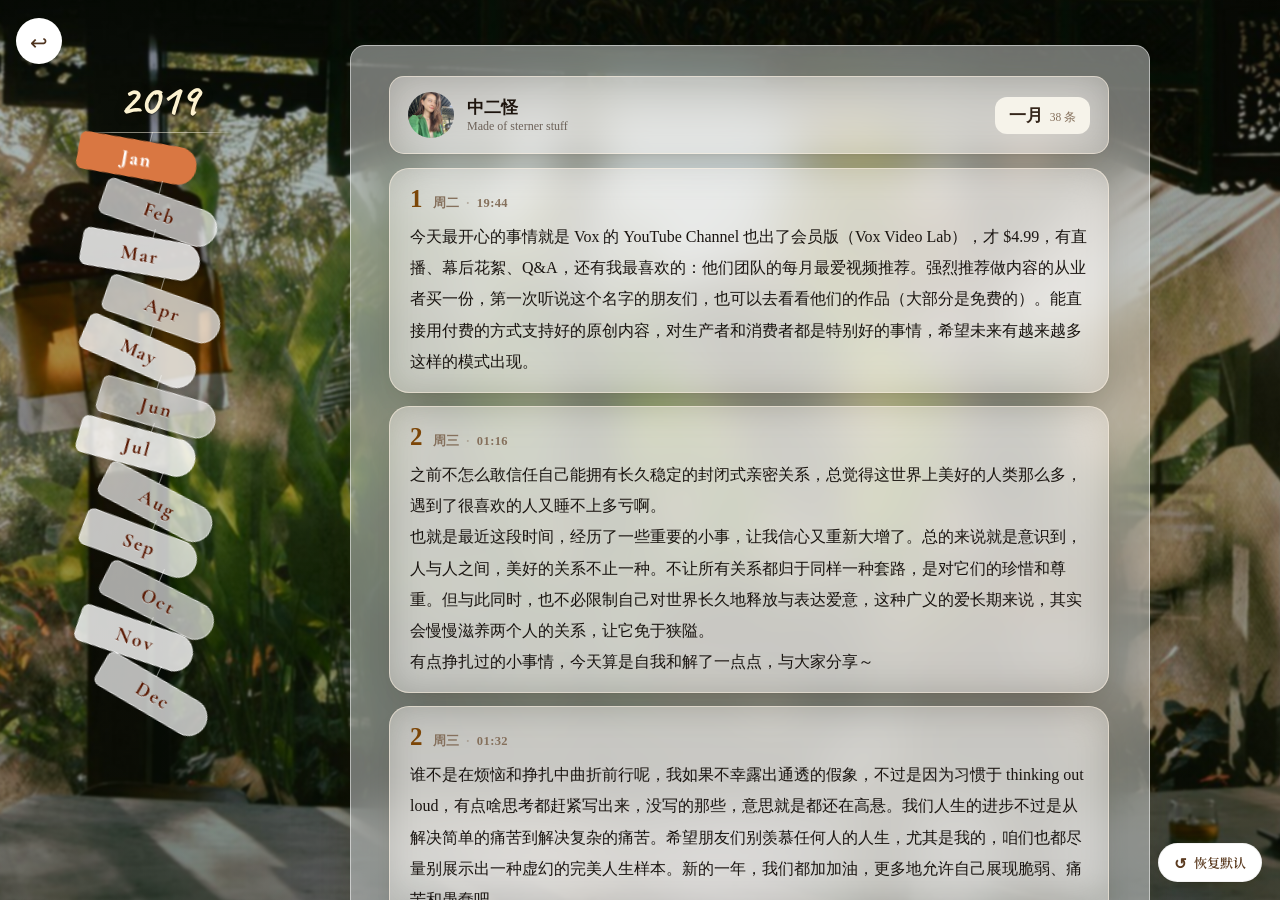
==== detailbyy.html @ e5f22005 "style: 调大正文字号并将宽屏字体改为 PingFang SC - 正文字号：15px → 16.5px，宽屏：14.5px → 16px，引用：14px → 16px - 宽屏字体：Georgi" ====
<!DOCTYPE html>
<html>
<head>
<meta charset="utf-8">
<meta name="viewport" content="width=device-width, initial-scale=1">
<link rel="preconnect" href="https://fonts.googleapis.com">
<link rel="preconnect" href="https://fonts.gstatic.com" crossorigin="">
<link href="https://fonts.googleapis.com/css2?family=Caveat:wght@500;600;700&family=Cormorant+Garamond:ital,wght@0,500;0,600;0,700;1,600&family=Noto+Serif+SC:wght@400;500;600;700&display=swap" rel="stylesheet">
<style>
  html,body{margin:0;padding:0;height:100%;background:#16210f;}
  *{box-sizing:border-box;}
  .wb-scroll::-webkit-scrollbar{width:9px;height:9px;}
  .wb-scroll::-webkit-scrollbar-thumb{background:oklch(72% 0.13 92 / 0.5);border-radius:5px;}
  .wb-scroll::-webkit-scrollbar-track{background:transparent;}
  .wb-strip::-webkit-scrollbar{height:0;}
  .wb-strip{scrollbar-width:none;}
  .wb-scroll.mobile-sb{scrollbar-width:thin;scrollbar-color:rgba(120,110,85,0.35) transparent;}
  .wb-scroll.mobile-sb::-webkit-scrollbar{width:5px;height:5px;}
  .wb-scroll.mobile-sb::-webkit-scrollbar-thumb{background:rgba(120,110,85,0.22);border-radius:5px;transition:background .3s ease;}
  .wb-scroll.mobile-sb.sbon::-webkit-scrollbar-thumb{background:rgba(120,110,85,0.55);}
  @keyframes chapterIn{from{opacity:0;}to{opacity:1;}}
  #back-btn:hover{transform:translateY(-2px)!important;background:oklch(88% 0.14 92)!important;box-shadow:0 6px 14px -4px rgba(0,0,0,.32)!important;color:oklch(28% 0.08 60)!important;}
  #back-btn:active{transform:translateY(0)!important;box-shadow:0 2px 0 rgba(0,0,0,.12)!important;}
  #reset-btn:hover{background:oklch(96.5% 0.014 92)!important;}
  #mobile-back:hover{background:rgba(255,255,255,0.6)!important;}
  #mobile-back:active{background:rgba(255,255,255,0.28)!important;}
</style>
</head>
<body>
<div id="root" style="position:fixed; inset:0; display:flex; flex-direction:row; font-family:'Noto Serif SC',serif; overflow:hidden; background-color:transparent;"></div>

<script>
(function() {
  // ===== state =====
  let state = {
    loaded: false, data: null, activeIdx: 0,
    w: window.innerWidth, year: 2019, empty: false,
  };

  const defaults = { accentColor: '#D97742', panelOpacity: 0.42, cardOpacity: 0.34 };
  const local = {};

  function theme(key) {
    if (local[key] != null) return local[key];
    return defaults[key];
  }

  // ===== audio state =====
  let ac = null, master = null, lp = null;
  let windReady = false, windNoise = null;
  // ===== chime physics state =====
  let chimes = [], windState = null, _noise = 0, lastNow = 0, raf = null;
  let chimeStarted = false;
  let _csbTrack = null;

  // ===== constants =====
  const freqs = [261.63,293.66,329.63,349.23,392.00,440.00,493.88,523.25,587.33,659.25,698.46,783.99];
  const mn = {'01':['一月','Jan'],'02':['二月','Feb'],'03':['三月','Mar'],'04':['四月','Apr'],'05':['五月','May'],'06':['六月','Jun'],'07':['七月','Jul'],'08':['八月','Aug'],'09':['九月','Sep'],'10':['十月','Oct'],'11':['十一月','Nov'],'12':['十二月','Dec']};
  const allKeys = ['01','02','03','04','05','06','07','08','09','10','11','12'];
  const cv = [10,13,9,12,11,14,9,12,10,13,8,11];
  const tlt = [-4,5,-6,3,6,-3,-5,7,-2,4,-6,5];
  const hangVar = [-6,4,-3,6,-5,3,-4,5,-2,6,-5,3];
  const stag = [-1,0.7,-0.85,1,-0.6,0.9,-1,0.8,-0.7,1,-0.9,0.7];
  const scatter = 8, arc = 21, cardW = 120;
  const opVar = [1.0,0.86,1.08,0.92,1.05,0.8,1.1,0.9,1.0,0.84,1.07,0.94];
  const chipTilts = [-2.5,1.8,-3.2,2.6,-1.9,3.1,-2.3,1.5,-3.0,2.1,-1.6,2.8];

  function isWide() { return window.innerWidth >= 760; }

  function openLightbox(src) {
    const ov = document.createElement('div');
    ov.style.cssText = 'position:fixed;inset:0;z-index:9999;background:rgba(0,0,0,0.88);display:flex;align-items:center;justify-content:center;cursor:zoom-out;';
    const img = document.createElement('img');
    img.src = src;
    img.style.cssText = 'max-width:92vw;max-height:92vh;object-fit:contain;border-radius:6px;box-shadow:0 8px 40px rgba(0,0,0,.7);';
    ov.appendChild(img);
    const close = () => { ov.remove(); document.removeEventListener('keydown', onKey); };
    const onKey = e => { if (e.key === 'Escape') close(); };
    ov.addEventListener('click', close);
    document.addEventListener('keydown', onKey);
    document.body.appendChild(ov);
  }

  function cardOpAt(i) {
    const base = 0.75;
    return Math.max(0.06, Math.min(0.95, base * opVar[i % 12]));
  }

  // ===== wind-chime physics =====
  function startChime() {
    if (chimeStarted) return;
    chimeStarted = true;
    chimes = [];
    for (let i = 0; i < 12; i++) {
      const f = i / 11;
      chimes.push({
        theta: (Math.random() * 2 - 1) * 0.012,
        omega: 0,
        w0: 3.5 - f * 0.8,
        damp: 0.52 - f * 0.16,
        drive: 1.0 + f * 0.18,
        lag: f * 0.7,
      });
    }
    windState = { mode: 'calm', dir: 1, strength: 0, start: 0, dur: 0,
                  next: performance.now() / 1000 + 4 + Math.random() * 5 };
    _noise = 0;
    lastNow = performance.now();
    const tick = (now) => {
      raf = requestAnimationFrame(tick);
      let dt = (now - lastNow) / 1000; lastNow = now;
      if (dt > 0.05) dt = 0.05; if (dt <= 0) return;
      const t = now / 1000;
      updateWind(t);
      _noise += (Math.random() * 2 - 1) * 0.6 * dt; _noise *= 0.95;
      const ws = windState;
      let env = 0;
      if (ws.mode !== 'calm') {
        const p = Math.max(0, Math.min(1, (t - ws.start) / ws.dur));
        env = Math.sin(p * Math.PI);
      }
      const gust = ws.mode === 'gust';
      const baseForce = ws.dir * ws.strength * env;
      for (let i = 0; i < chimes.length; i++) {
        const c = chimes[i];
        let shape;
        if (gust) shape = 0.7 + 0.55 * Math.sin(t * 2.3 - c.lag * 2.0) + 0.18 * Math.sin(t * 5.1 - i);
        else      shape = 0.85 + 0.28 * Math.sin(t * 1.4 - c.lag * 0.6);
        const wind = baseForce * c.drive * shape + _noise * 0.14;
        const alpha = -(c.w0 * c.w0) * Math.sin(c.theta) - c.damp * c.omega + wind;
        c.omega += alpha * dt;
        c.theta += c.omega * dt;
        if (c.theta > 0.92) { c.theta = 0.92; c.omega *= -0.3; }
        if (c.theta < -0.92) { c.theta = -0.92; c.omega *= -0.3; }
      }
      document.querySelectorAll('[data-chime]').forEach(el => {
        const c = chimes[parseInt(el.dataset.cidx, 10)];
        if (!c) return;
        el.style.transform = 'translateX(-50%) rotate(' + (c.theta * 57.2958).toFixed(2) + 'deg)';
      });
      updateWindSound(env, gust);
    };
    raf = requestAnimationFrame(tick);
  }

  function updateWind(t) {
    const ws = windState;
    if (ws.mode === 'calm') {
      if (t >= ws.next) {
        const gust = Math.random() < 0.3;
        ws.mode = gust ? 'gust' : 'breeze';
        ws.dir = Math.random() < 0.5 ? -1 : 1;
        ws.start = t;
        ws.dur = gust ? (4 + Math.random() * 4) : (2 + Math.random() * 2);
        ws.strength = gust ? (3.0 + Math.random() * 1.7) : (1.5 + Math.random() * 0.7);
        ensureWind();
      }
    } else if (t - ws.start >= ws.dur) {
      ws.mode = 'calm';
      ws.next = t + 8 + Math.random() * 12;
    }
  }

  function ensureAudio() {
    if (!ac) {
      const AC = window.AudioContext || window.webkitAudioContext;
      ac = new AC();
      master = ac.createGain(); master.gain.value = 0.32;
      lp = ac.createBiquadFilter(); lp.type = 'lowpass'; lp.frequency.value = 3200;
      lp.connect(master); master.connect(ac.destination);
    }
    if (ac.state === 'suspended') ac.resume();
  }

  function ensureWind() {
    if (windReady) return;
    try {
      ensureAudio();
      const dur = 2.5, len = Math.floor(ac.sampleRate * dur);
      const buf = ac.createBuffer(1, len, ac.sampleRate);
      const d = buf.getChannelData(0);
      let last = 0;
      for (let i = 0; i < len; i++) { const wn = Math.random() * 2 - 1; last = (last + 0.02 * wn) / 1.02; d[i] = last * 3.2; }
      const src = ac.createBufferSource(); src.buffer = buf; src.loop = true;
      const lpf = ac.createBiquadFilter(); lpf.type = 'lowpass'; lpf.frequency.value = 420; lpf.Q.value = 0.6;
      const bp = ac.createBiquadFilter(); bp.type = 'bandpass'; bp.frequency.value = 500; bp.Q.value = 0.5;
      const g = ac.createGain(); g.gain.value = 0;
      const wm = ac.createGain(); wm.gain.value = 1.0;
      src.connect(lpf); lpf.connect(bp); bp.connect(g); g.connect(wm); wm.connect(ac.destination);
      src.start();
      windNoise = { src, lp: lpf, g };
      windReady = true;
    } catch(e) {}
  }

  function updateWindSound(env, gust) {
    if (!windReady) return;
    const targetGain = env * (gust ? 0.46 : 0.2);
    const targetFreq = 360 + env * (gust ? 560 : 220);
    const g = windNoise.g.gain, f = windNoise.lp.frequency;
    g.value += (targetGain - g.value) * 0.08;
    f.value += (targetFreq - f.value) * 0.05;
  }

  function playNote(freq) {
    if (!freq) return;
    ensureAudio();
    const t = ac.currentTime;
    const g = ac.createGain();
    g.gain.setValueAtTime(0.0001, t);
    g.gain.exponentialRampToValueAtTime(0.5, t + 0.006);
    g.gain.exponentialRampToValueAtTime(0.0005, t + 1.3);
    g.connect(lp);
    const o = ac.createOscillator(); o.type = 'triangle'; o.frequency.value = freq; o.connect(g);
    o.start(t); o.stop(t + 1.4);
  }

  // ===== data =====
  function loadYear(y) {
    fetch('data/weibo-' + y + '.json')
      .then(r => { if (!r.ok) throw new Error('no data'); return r.json(); })
      .then(d => {
        const fm = (d.months && d.months[0]) ? parseInt(d.months[0].split('-')[1], 10) - 1 : 0;
        state.loaded = true; state.data = d; state.activeIdx = fm; state.empty = false;
        render(); afterChange();
      })
      .catch(() => { state.loaded = true; state.data = null; state.empty = true; render(); });
  }

  function prep(p) {
    const day = p.dt.slice(8,10), mon = p.dt.slice(5,7), yr = p.dt.slice(0,4);
    const wk = ['周日','周一','周二','周三','周四','周五','周六'];
    const weekday = wk[new Date(parseInt(yr,10), parseInt(mon,10)-1, parseInt(day,10)).getDay()];
    const cols = p.images.length === 1 ? 1 : (p.images.length === 2 || p.images.length === 4) ? 2 : 3;
    const rImgs = p.repost ? p.repost.images : [];
    const rcols = rImgs.length === 1 ? 1 : (rImgs.length === 2 || rImgs.length === 4) ? 2 : 3;
    return {
      id: p.id, text: p.text,
      dayNum: parseInt(day,10), weekday, timeLabel: p.dt.slice(11,16),
      hasImg: p.images.length > 0, images: p.images, cols,
      hasRepost: !!p.repost, repostText: p.repost ? p.repost.text : '',
      repostHasImg: rImgs.length > 0, repostImages: rImgs, repostCols: rcols,
    };
  }

  // ===== event handlers =====
  function goBack() { window.location.href = 'index.html'; }

  function setMonth(e) {
    const el = e.currentTarget;
    const idx = parseInt(el.dataset.idx, 10);
    playNote(parseFloat(el.dataset.freq));
    ensureWind();
    if (chimes && chimes[idx]) chimes[idx].omega += (Math.random() < 0.5 ? -1 : 1) * 2.2;
    state.activeIdx = idx;
    render();
    afterChange();
  }

  function resetTheme() {
    Object.assign(local, defaults);
    applyTheme(); highlightActive();
  }

  function afterChange() {
    highlightActive();
    const read = document.querySelector('[data-read]');
    if (read) read.scrollTop = 0;
    const page = document.querySelector('[data-page]');
    if (page) page.style.animation = 'none';
    const activeChip = document.querySelector('[data-mtab][data-ctx="hkey"][data-idx="' + state.activeIdx + '"]');
    if (activeChip) activeChip.scrollIntoView({ behavior: 'instant', block: 'nearest', inline: 'center' });
  }

  // ===== highlightActive =====
  function highlightActive() {
    const idx = state.activeIdx;
    const accent = theme('accentColor');
    document.querySelectorAll('[data-mtab]').forEach(el => {
      const on = parseInt(el.dataset.idx, 10) === idx;
      const has = el.dataset.has !== 'false';
      if (el.dataset.ctx === 'vkey') {
        el.style.background = on ? accent : ('rgba(255,255,255,' + cardOpAt(parseInt(el.dataset.idx,10)).toFixed(3) + ')');
        el.style.color = on ? '#fff' : 'oklch(31% 0.105 44)';
        el.style.borderColor = on ? 'transparent' : 'rgba(255,255,255,0.5)';
        el.style.opacity = (on || has) ? '1' : '0.5';
        el.style.boxShadow = on ? '0 6px 14px -8px rgba(0,0,0,.5)' : '0 5px 12px -8px rgba(0,0,0,.42)';
      } else {
        el.style.background = on ? accent : ('rgba(255,255,255,' + cardOpAt(parseInt(el.dataset.idx,10)).toFixed(3) + ')');
        el.style.color = on ? '#fff' : 'oklch(31% 0.105 44)';
        el.style.borderColor = on ? 'transparent' : 'rgba(120,130,105,0.22)';
        el.style.opacity = (on || has) ? '1' : '0.55';
        el.style.boxShadow = on ? '0 5px 14px -6px rgba(180,90,30,.5)' : '0 3px 9px -5px rgba(40,40,25,.28)';
      }
    });
  }

  // ===== applyTheme =====
  function applyTheme() {
    const wide = isWide();
    const panelOp = theme('panelOpacity');
    const cardOp = theme('cardOpacity');
    const bgEl = document.querySelector('[data-bgphoto]');
    if (bgEl) {
      if (wide) {
        bgEl.style.backgroundImage = "url('assets/bg-bali.jpeg')";
        bgEl.style.backgroundPosition = 'center 66%';
        bgEl.style.filter = 'blur(1px) saturate(1.22) brightness(0.92)';
      } else {
        bgEl.style.backgroundImage = "url('assets/bg-plant.png')";
        bgEl.style.backgroundPosition = 'center 90%';
        bgEl.style.filter = 'blur(1px) saturate(1.08) brightness(0.55)';
      }
    }
    document.querySelectorAll('[data-veil]').forEach(el => {
      el.style.background = wide
        ? 'linear-gradient(180deg, rgba(12,20,8,0.22) 0%, rgba(10,18,6,0.18) 50%, rgba(10,18,6,0.38) 100%)'
        : 'none';
    });
    document.querySelectorAll('[data-layer="panel"]').forEach(el => {
      if (wide) {
        el.style.background = 'rgba(255,255,255,' + panelOp + ')';
        el.style.backdropFilter = 'blur(24px) saturate(108%)';
        el.style.webkitBackdropFilter = 'blur(24px) saturate(108%)';
        el.style.border = '1px solid rgba(255,255,255,0.5)';
        el.style.borderRadius = '15px';
        el.style.boxShadow = '0 24px 60px -30px rgba(80,55,5,.5)';
        el.style.padding = '22px 24px 30px';
        el.style.paddingLeft = '38px';
        el.style.marginTop = '15px';
        el.style.marginBottom = '15px';
      } else {
        el.style.background = 'transparent';
        el.style.backdropFilter = 'none';
        el.style.webkitBackdropFilter = 'none';
        el.style.border = 'none';
        el.style.boxShadow = 'none';
        el.style.padding = '4px 7px 40px';
        el.style.marginTop = '4px';
        el.style.marginBottom = '0';
      }
    });
    document.querySelectorAll('[data-layer="card"]').forEach(el => {
      if (wide) {
        el.style.background = 'rgba(255,250,242,' + cardOp + ')';
        el.style.backdropFilter = 'blur(18px) saturate(1.18)';
        el.style.webkitBackdropFilter = 'blur(18px) saturate(1.18)';
        el.style.border = '1px solid rgba(255,243,226,0.55)';
        el.style.boxShadow = '0 1px 2px rgba(0,0,0,.03), 0 14px 34px -22px rgba(70,50,10,.4)';
      } else {
        const mop = 0.72;
        el.style.background = 'rgba(252,250,255,' + mop + ')';
        el.style.backdropFilter = 'blur(14px) saturate(1.1)';
        el.style.webkitBackdropFilter = 'blur(14px) saturate(1.1)';
        el.style.border = '1px solid rgba(255,255,255,0.6)';
        el.style.boxShadow = '0 4px 18px -10px rgba(40,30,60,.28)';
      }
    });
    document.querySelectorAll('[data-body]').forEach(el => {
      const quote = el.dataset.body === 'quote';
      el.style.fontSize = wide ? '16px' : (quote ? '16px' : '16.5px');
      el.style.lineHeight = wide ? (quote ? '1.78' : '1.95') : (quote ? '1.6' : '1.6');
      el.style.fontFamily = wide ? 'PingFang SC' : "'PingFang SC', -apple-system, BlinkMacSystemFont, 'Noto Sans SC', sans-serif";
      el.style.letterSpacing = wide ? '' : '0.2px';
    });
    document.querySelectorAll('[data-ctx="hkey"]').forEach((el, i) => {
      el.style.transform = 'rotate(' + chipTilts[i % 12] + 'deg)';
    });
    const read = document.querySelector('[data-read]');
    if (read) read.classList.toggle('mobile-sb', !wide);
  }

  // ===== render =====
  function buildMonthTabs() {
    const d = state.data;
    const availSet = new Set(d ? (d.months || []).map(ym => ym.split('-')[1]) : []);
    return allKeys.map((k, i) => ({
      idx: i, k, en: mn[k][1], freq: freqs[i],
      hasData: availSet.has(k),
      cordH: cv[i], tilt: tlt[i] + 'deg',
      hangX: 45 + hangVar[i],
      ox: Math.round(stag[i] * scatter),
      bg: 'rgba(255,255,255,' + cardOpAt(i).toFixed(3) + ')',
      brad: '8px ' + arc + 'px ' + arc + 'px 8px',
    }));
  }

  function renderPosts() {
    const d = state.data;
    if (!d) return '';
    const idx = Math.min(Math.max(state.activeIdx, 0), 11);
    const k = allKeys[idx];
    const ym = state.year + '-' + k;
    const posts = d.posts.filter(p => p.ym === ym).map(p => prep(p));
    return posts;
  }

  function esc(s) {
    return String(s)
      .replace(/&/g,'&amp;')
      .replace(/</g,'&lt;')
      .replace(/>/g,'&gt;')
      .replace(/"/g,'&quot;');
  }

  function renderPostCards(posts) {
    if (!posts.length) return `
      <div data-layer="card" style="border-radius:18px; padding:38px 24px; width:100%; height:440px; display:flex; flex-direction:column; align-items:center; justify-content:center; gap:22px;">
        <div style="font-size:14px; color:oklch(52% 0.03 60); text-align:center; font-family:Georgia">这个月的微博还在整理中。</div>
      </div>`;
    return posts.map(p => `
      <div data-layer="card" style="border-radius:20px; padding:17px 20px 15px; width:100%;">
        <div style="display:flex; align-items:baseline; gap:10px;">
          <div style="font:600 25px Georgia; color:oklch(45% 0.1 62); line-height:1;">${p.dayNum}</div>
          <div style="font:600 12.5px Georgia; color:oklch(56% 0.04 65); letter-spacing:.4px;">${esc(p.weekday)}<span style="margin:0 7px; opacity:.45;">·</span>${esc(p.timeLabel)}</div>
        </div>
        <div data-body="post" style="font-size:14.5px; line-height:1.50; color:oklch(20% 0.012 62); margin-top:9px; white-space:pre-wrap; text-wrap:pretty; font-family:Georgia; text-align:left">${esc(p.text)}</div>
        ${p.hasRepost ? `
        <div style="margin-top:12px; padding:12px 14px; background:rgba(255,251,242,0.42); border-radius:12px; border-left:4px solid oklch(75% 0.183 55.934 / 0.7);">
          <div data-body="quote" style="font-size:14.5px; line-height:1.78; color:oklch(40% 0.02 60); white-space:pre-wrap; text-wrap:pretty; font-family:Georgia">${esc(p.repostText)}</div>
          ${p.repostHasImg ? `<div style="display:grid; grid-template-columns:repeat(${p.repostCols},1fr); gap:5px; margin:10px auto 0; max-width:min(420px,calc(100% - 8px));">${p.repostImages.map(im=>`<img src="${esc(im)}" loading="lazy" decoding="async" data-lb="${esc(im)}" alt="" style="width:100%; aspect-ratio:${p.repostCols===1?'4/3':'1'}; object-fit:cover; border-radius:7px; background:oklch(92% 0.01 92); cursor:zoom-in;">`).join('')}</div>` : ''}
        </div>` : ''}
        ${p.hasImg ? `<div style="display:grid; grid-template-columns:repeat(${p.cols},1fr); gap:5px; margin:12px auto 0; max-width:min(460px,calc(100% - 8px));">${p.images.map(im=>`<img src="${esc(im)}" loading="lazy" decoding="async" data-lb="${esc(im)}" alt="" style="width:100%; aspect-ratio:${p.cols===1?'4/3':'1'}; object-fit:cover; border-radius:9px; background:oklch(92% 0.01 92); cursor:zoom-in;">`).join('')}</div>` : ''}
      </div>`).join('');
  }

  function render() {
    const wide = isWide();
    const year = state.year;
    const tabs = buildMonthTabs();
    const idx = Math.min(Math.max(state.activeIdx, 0), 11);
    const k = allKeys[idx];
    const posts = state.data ? renderPosts() : [];
    const hasPosts = posts.length > 0;
    const monthCn = mn[k][0];
    const postCount = posts.length;
    const pageMark = '· 第 ' + (idx + 1) + ' / 12 月 ·';

    const root = document.getElementById('root');
    root.innerHTML = `
      <div data-bgphoto="1" aria-hidden="true" style="position:fixed; inset:-6px; z-index:-3; background-image:url('assets/bg-bali.jpeg'); background-size:cover; background-position:center 66%; filter:blur(1px) saturate(1.22) brightness(0.92); transform:scale(1.0);"></div>
      <div data-veil="1" aria-hidden="true" style="position:fixed; inset:0; z-index:-2; background:linear-gradient(180deg, rgba(12,20,8,0.22) 0%, rgba(10,18,6,0.18) 50%, rgba(10,18,6,0.38) 100%);"></div>

      <div id="reset-btn" title="恢复三层颜色默认值" style="position:fixed; right:18px; bottom:18px; z-index:50; display:${wide?'flex':'none'}; align-items:center; gap:7px; padding:9px 15px; border-radius:999px; background:#fff; color:oklch(38% 0.06 60); box-shadow:0 4px 14px -4px rgba(70,50,10,.35), 0 1px 0 rgba(0,0,0,.06); border:1px solid rgba(0,0,0,.05); cursor:pointer; user-select:none; font:600 13px 'Noto Serif SC',serif;">
        <span style="font-size:15px; line-height:1;">↺</span>
        <span>恢复默认</span>
      </div>

      <!-- left piano column (wide only) -->
      <div style="display:${wide?'flex':'none'}; width:220px; flex-shrink:0; flex-direction:column; align-items:stretch; padding:18px 0 18px 16px; position:relative; background:transparent; padding-right:10px; height:740px;">
        <div style="display:flex; align-items:center; gap:10px; padding-right:8px;">
          <div id="back-btn" title="返回年份选择首页" style="cursor:pointer; width:46px; height:46px; border-radius:50%; background:#fff; box-shadow:0 3px 0 rgba(0,0,0,.12); display:flex; align-items:center; justify-content:center; font-size:21px; color:oklch(35% 0.05 60); transition:transform .18s cubic-bezier(0,0,.2,1), background-color .18s ease, box-shadow .18s ease, color .18s ease;">↩</div>
        </div>
        <div style="display:flex; align-items:center; justify-content:center; gap:10px; margin:14px 0 6px; transform:translateX(45px);">
          <div style="font:700 44px 'Caveat',cursive; color:oklch(96% 0.045 92); line-height:1; text-shadow:0 1px 1px rgba(0,0,0,.45), 0 2px 10px rgba(35,22,4,.5);">${year}</div>
        </div>
        <div class="wb-strip" style="position:relative; flex:1; overflow:visible; display:flex; flex-direction:column; padding:4px 8px 8px;">
          <div aria-hidden="true" style="position:absolute; left:calc(50% + 45px); top:4px; width:150px; transform:translateX(-50%); height:1px; background:linear-gradient(90deg, transparent, rgba(255,247,232,0.5) 20%, rgba(255,247,232,0.5) 80%, transparent); z-index:1;"></div>
          ${tabs.map(m => `
          <div style="position:relative; flex:1; min-height:0; z-index:2;">
            <div data-chime="1" data-cidx="${m.idx}" style="position:absolute; left:calc(50% + ${m.hangX}px); top:0; transform-origin:top center; transform:translateX(-50%) rotate(0deg); display:flex; flex-direction:column; align-items:center; will-change:transform;">
              <div style="width:0; height:${m.cordH}px; border-left:1px solid rgba(255,255,255,0.45);"></div>
              <div data-mtab="1" data-ctx="vkey" data-idx="${m.idx}" data-has="${m.hasData}" data-freq="${m.freq}" style="position:relative; width:${cardW}px; height:38px; rotate:${m.tilt}; transform:translateX(${m.ox}px); background:${m.bg}; color:oklch(31% 0.105 44); border:1px solid rgba(255,255,255,0.5); border-radius:${m.brad}; box-shadow:0 5px 12px -8px rgba(0,0,0,.42); display:flex; align-items:center; justify-content:center; padding:0 14px; cursor:pointer; user-select:none; transition:background .15s ease, color .15s ease, border-color .15s ease, opacity .15s ease; overflow:hidden;">
                <div style="font:700 20px 'Cormorant Garamond',serif; letter-spacing:2px; color:inherit; line-height:1; text-shadow:0 1px 0 rgba(255,255,255,0.5);">${m.en}</div>
              </div>
            </div>
          </div>`).join('')}
        </div>
      </div>

      <!-- main reading column -->
      <div style="flex:1; min-width:0; display:flex; flex-direction:column;">

        <!-- mobile top bar -->
        <div style="display:${wide?'none':'flex'}; flex-shrink:0; align-items:center; gap:10px; padding:0 14px; height:54px; background:linear-gradient(180deg, rgba(220,215,230,0.60), rgba(210,208,222,0.55)); -webkit-backdrop-filter:blur(20px) saturate(1.15); ">
          <div id="mobile-back" style="cursor:pointer; display:flex; align-items:center; gap:4px; padding:5px 16px 8px; border-radius:9px; background:rgba(255,255,255,0.38); border:0; flex-shrink:0; transition:background .15s ease;">
            <span style="font-size:19px; line-height:1; color:oklch(28% 0.04 290); font-weight:700; font-family:Verdana">⟨</span>
          </div>
          <div style="display:flex; align-items:center; margin:0 auto;">
            <div style="font:700 28px Georgia; color:oklch(41% 0.112 45.904); line-height:1;">${year}</div>
          </div>
          <div style="width:52px; flex-shrink:0;"></div>
        </div>

        <!-- mobile month chips -->
        <div class="wb-strip" style="display:${wide?'none':'flex'}; flex-shrink:0; gap:4px; overflow-x:auto; padding:10px 14px 10px; -webkit-backdrop-filter:blur(20px) saturate(1.15); ">
          ${tabs.map(m => `
          <div data-mtab="1" data-ctx="hkey" data-idx="${m.idx}" data-has="${m.hasData}" data-freq="${m.freq}" style="flex-shrink:0; width:80px; height:45px; background:rgba(255,255,255,0.88); color:oklch(31% 0.105 44); border:1px solid rgba(255,255,255,0.6); border-radius:12px; box-shadow:0 3px 9px -5px rgba(40,30,60,.22); display:flex; align-items:center; justify-content:center; cursor:pointer; user-select:none; transition:background .15s ease, color .15s ease, border-color .15s ease, opacity .15s ease, box-shadow .15s ease;">
            <div style="font:700 20px 'Cormorant Garamond',serif; letter-spacing:2px; line-height:1; color:inherit;">${m.en}</div>
          </div>`).join('')}
        </div>

        <!-- reading area -->
        <div data-read="1" class="wb-scroll" style="flex:1; overflow-y:auto; overflow-x:hidden; position:relative; padding:${wide?'30px 28px 64px':'0 6px 36px'};">
          ${state.empty ? `
          <div style="max-width:560px; margin:12vh auto 0; text-align:center;">
            <div style="font:700 44px 'Caveat',cursive; color:oklch(40% 0.07 60); margin-top:6px;">${year}</div>
            <div style="font-size:16px; margin-top:8px; color:oklch(35% 0.04 60);">这一年的微博还在整理中。</div>
          </div>` : (!state.data ? '' : `
          <div data-page="1" data-layer="panel" style="max-width:800px; margin:0 auto; min-height:calc(100% - 2px);">

            <div data-layer="card" style="display:flex; align-items:center; gap:13px; border-radius:15px; padding:15px 18px; margin-bottom:14px; width:100%; max-width:720px; margin-top:8px;">
              <img src="${esc(state.data.user.avatar)}" alt="" style="width:46px; height:46px; border-radius:50%; object-fit:cover;">
              <div style="flex:1;">
                <div style="font-size:17px; font-weight:700; color:oklch(20% 0.02 60); font-family:Georgia">${esc(state.data.user.screen_name)}</div>
                <div style="font-size:12px; color:oklch(50% 0.02 60); font-family:Georgia">${esc(state.data.user.description)}</div>
              </div>
              <div style="display:flex; align-items:baseline; gap:7px; padding:7px 14px; background:oklch(96.5% 0.013 92); border-radius:12px;">
                <span style="font:700 17px Georgia; color:oklch(28% 0.03 60);">${monthCn}</span>
                <span style="font-size:11.5px; color:oklch(56% 0.04 65); font-family:Georgia">${postCount} 条</span>
              </div>
            </div>

            <div style="display:flex; flex-direction:column; gap:13px; width:100%; max-width:720px;">
              ${renderPostCards(posts)}
            </div>

            <div style="display:${wide?'flex':'none'}; align-items:center; gap:12px; padding:24px 0 4px;">
              <div style="flex:1; text-align:center; font:700 13.5px Georgia; color:oklch(60% 0.05 65); letter-spacing:1px;">${pageMark}</div>
            </div>

          </div>`)}
        </div>
      </div>
    `;

    // bind events
    document.querySelectorAll('[data-mtab]').forEach(el => {
      el.addEventListener('click', setMonth);
    });
    const backBtn = document.getElementById('back-btn');
    if (backBtn) backBtn.addEventListener('click', goBack);
    const mobileBack = document.getElementById('mobile-back');
    if (mobileBack) mobileBack.addEventListener('click', goBack);
    const resetBtn = document.getElementById('reset-btn');
    if (resetBtn) resetBtn.addEventListener('click', resetTheme);
    document.querySelectorAll('[data-lb]').forEach(img => {
      img.addEventListener('click', () => openLightbox(img.dataset.lb));
    });

    const readEl = document.querySelector('[data-read]');
    if (readEl) {
      let sbT;
      readEl.addEventListener('scroll', () => {
        readEl.classList.add('sbon');
        clearTimeout(sbT);
        sbT = setTimeout(() => readEl.classList.remove('sbon'), 650);
      }, { passive: true });
    }

    // custom scrollbar for mobile (CSS scrollbar doesn't work on iOS Safari)
    if (_csbTrack) { _csbTrack.remove(); _csbTrack = null; }
    if (!wide && readEl) {
      const track = document.createElement('div');
      track.style.cssText = 'position:fixed;right:2px;width:4px;z-index:200;pointer-events:none;border-radius:3px;';
      const thumb = document.createElement('div');
      thumb.style.cssText = 'position:absolute;left:0;right:0;border-radius:3px;background:rgba(100,88,65,0.75);';
      track.appendChild(thumb);
      document.body.appendChild(track);
      _csbTrack = track;
      const updateCSB = () => {
        const rect = readEl.getBoundingClientRect();
        track.style.top = (rect.top + 4) + 'px';
        track.style.height = (rect.height - 8) + 'px';
        const trackH = rect.height - 8;
        const ratio = readEl.clientHeight / readEl.scrollHeight;
        track.style.display = ratio >= 1 ? 'none' : 'block';
        const thumbH = Math.max(44, ratio * trackH);
        const maxTop = trackH - thumbH;
        const prog = readEl.scrollHeight > readEl.clientHeight ? readEl.scrollTop / (readEl.scrollHeight - readEl.clientHeight) : 0;
        thumb.style.height = thumbH + 'px';
        thumb.style.top = (prog * maxTop) + 'px';
      };
      readEl.addEventListener('scroll', updateCSB, { passive: true });
      updateCSB();
    }

    applyTheme();
    highlightActive();
  }

  // ===== init =====
  const params = new URLSearchParams(location.search);
  state.year = parseInt(params.get('year') || '2019', 10);

  render();
  loadYear(state.year);

  if (isWide()) {
    const wake = () => { ensureWind(); document.removeEventListener('pointerdown', wake); };
    document.addEventListener('pointerdown', wake, { once: true });
    try { startChime(); } catch(e) { console.error('chime', e); }
  }

  window.addEventListener('resize', () => {
    state.w = window.innerWidth;
    render();
    afterChange();
    if (isWide() && !chimeStarted) {
      try { startChime(); } catch(e) {}
    }
  });

  window.addEventListener('orientationchange', () => {
    state.w = window.innerWidth;
    render();
    afterChange();
  });
})();
</script>
</body>
</html>
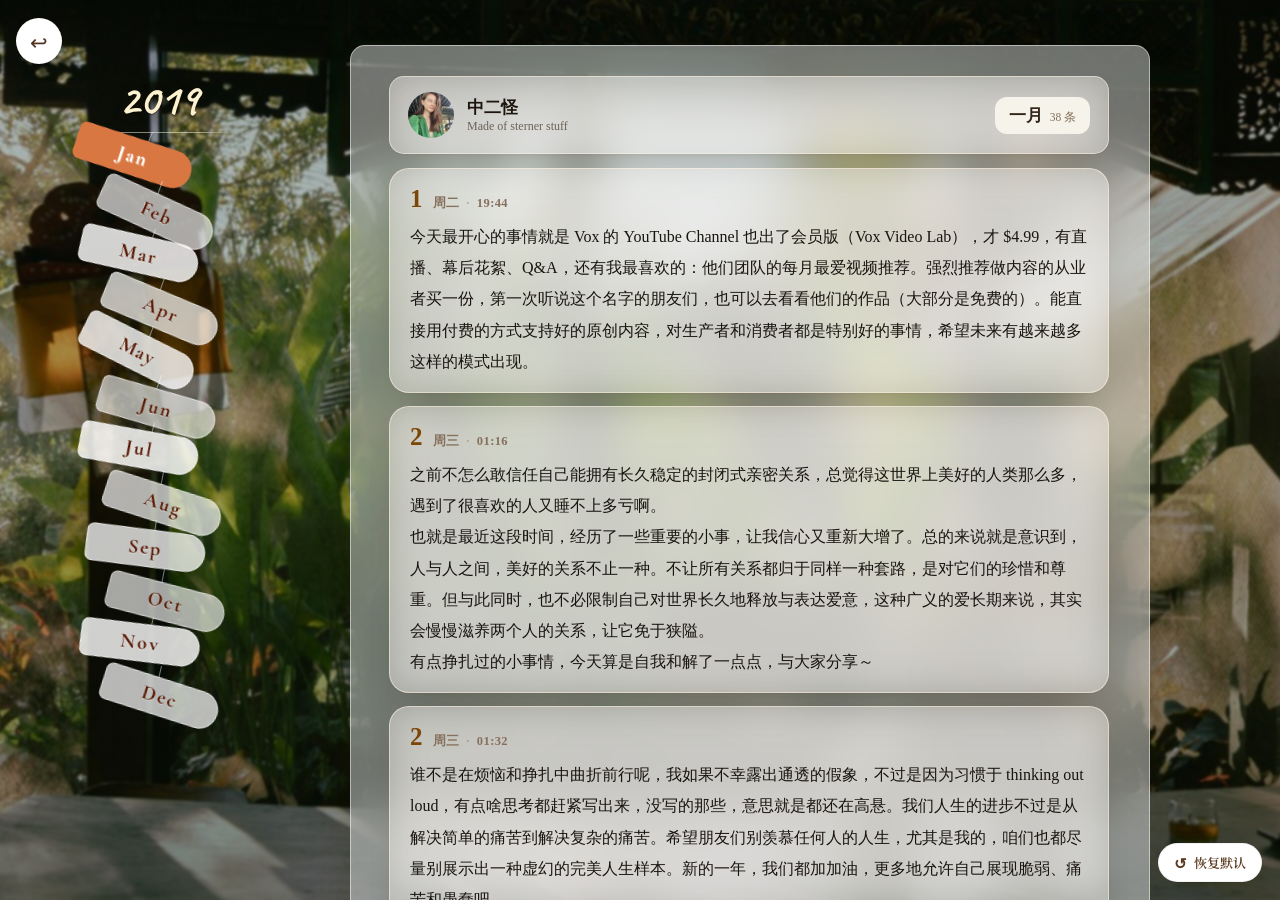
==== commit 23fa98b2: "style: 调整 light 模式卡片背景色更暖更不透明 Co-Authored-By: Claude Sonnet 4.6 <noreply@anthropic.com>" ====
--- a/detailbyy.html
+++ b/detailbyy.html
@@ -24,6 +24,7 @@
   #reset-btn:hover{background:oklch(96.5% 0.014 92)!important;}
   #mobile-back:hover{background:rgba(255,255,255,0.6)!important;}
   #mobile-back:active{background:rgba(255,255,255,0.28)!important;}
+
 </style>
 </head>
 <body>
@@ -348,8 +349,8 @@
         el.style.border = '1px solid rgba(255,243,226,0.55)';
         el.style.boxShadow = '0 1px 2px rgba(0,0,0,.03), 0 14px 34px -22px rgba(70,50,10,.4)';
       } else {
-        const mop = 0.72;
-        el.style.background = 'rgba(252,250,255,' + mop + ')';
+        const mop = 0.9;
+        el.style.background = 'rgba(250, 247, 245,' + mop + ')';
         el.style.backdropFilter = 'blur(14px) saturate(1.1)';
         el.style.webkitBackdropFilter = 'blur(14px) saturate(1.1)';
         el.style.border = '1px solid rgba(255,255,255,0.6)';
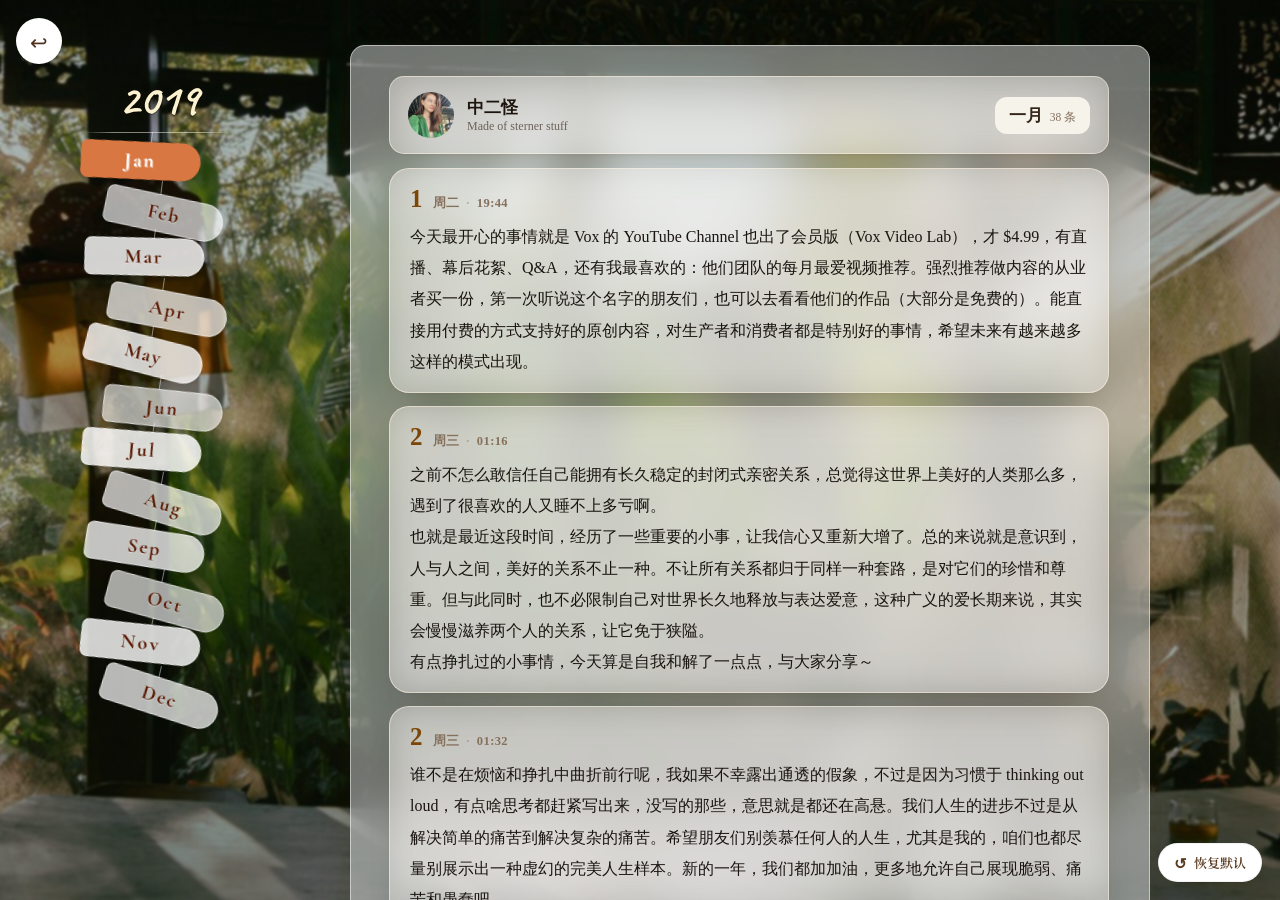
==== commit 41745e92: "style: 手机端背景图提亮并去除模糊 Co-Authored-By: Claude Sonnet 4.6 <noreply@anthropic.com>" ====
--- a/detailbyy.html
+++ b/detailbyy.html
@@ -310,7 +310,7 @@
       } else {
         bgEl.style.backgroundImage = "url('assets/bg-plant.png')";
         bgEl.style.backgroundPosition = 'center 90%';
-        bgEl.style.filter = 'blur(1px) saturate(1.08) brightness(0.55)';
+        bgEl.style.filter = 'blur(0px) saturate(1.08) brightness(0.70)';
       }
     }
     document.querySelectorAll('[data-veil]').forEach(el => {
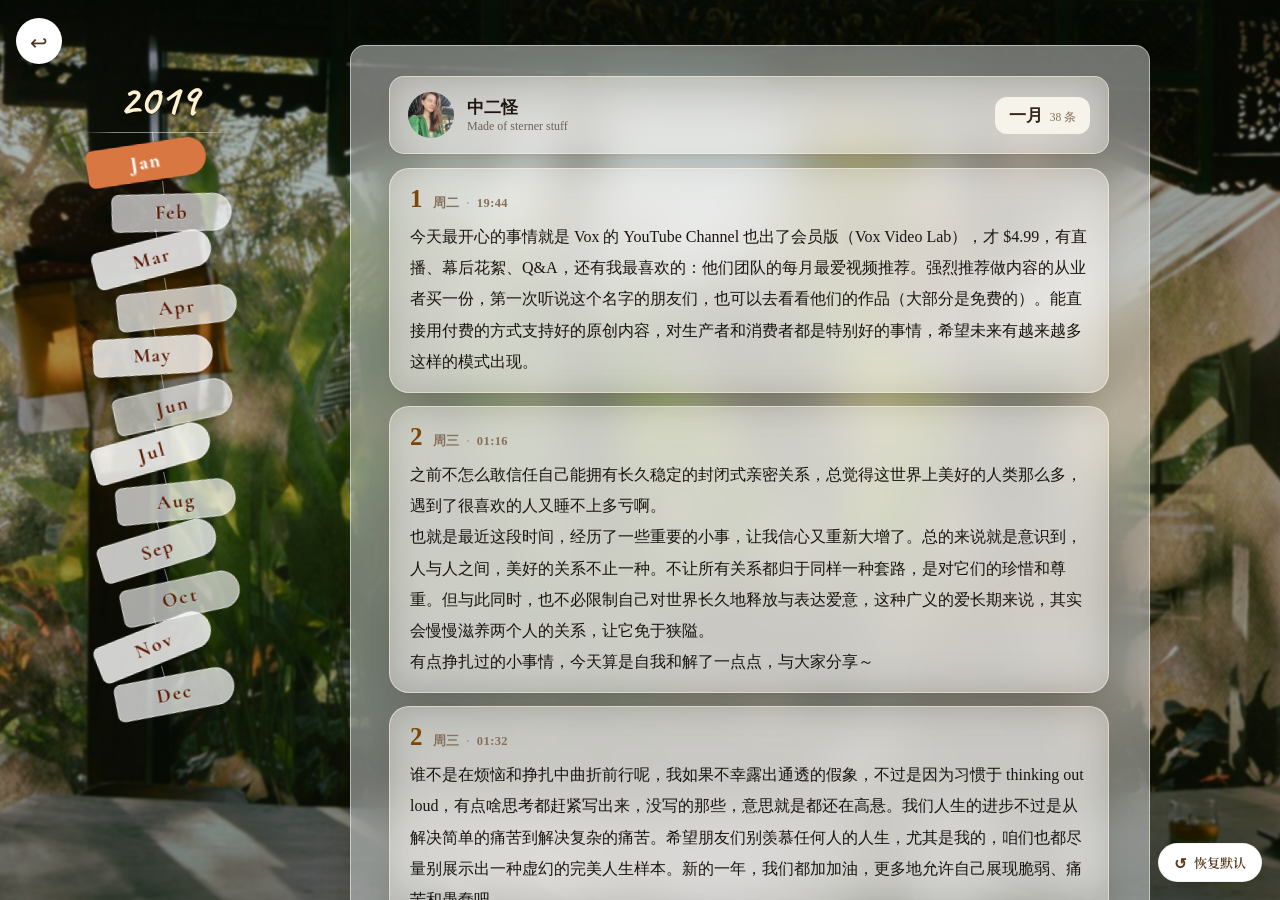
==== commit 7897b086: "perf: 手机端背景图转 webp，体积从 1.5MB 降至 172KB Co-Authored-By: Claude Sonnet 4.6 <noreply@anthropic.com>" ====
--- a/detailbyy.html
+++ b/detailbyy.html
@@ -308,7 +308,7 @@
         bgEl.style.backgroundPosition = 'center 66%';
         bgEl.style.filter = 'blur(1px) saturate(1.22) brightness(0.92)';
       } else {
-        bgEl.style.backgroundImage = "url('assets/bg-plant.png')";
+        bgEl.style.backgroundImage = "url('assets/bg-plant.webp')";
         bgEl.style.backgroundPosition = 'center 90%';
         bgEl.style.filter = 'blur(0px) saturate(1.08) brightness(0.70)';
       }
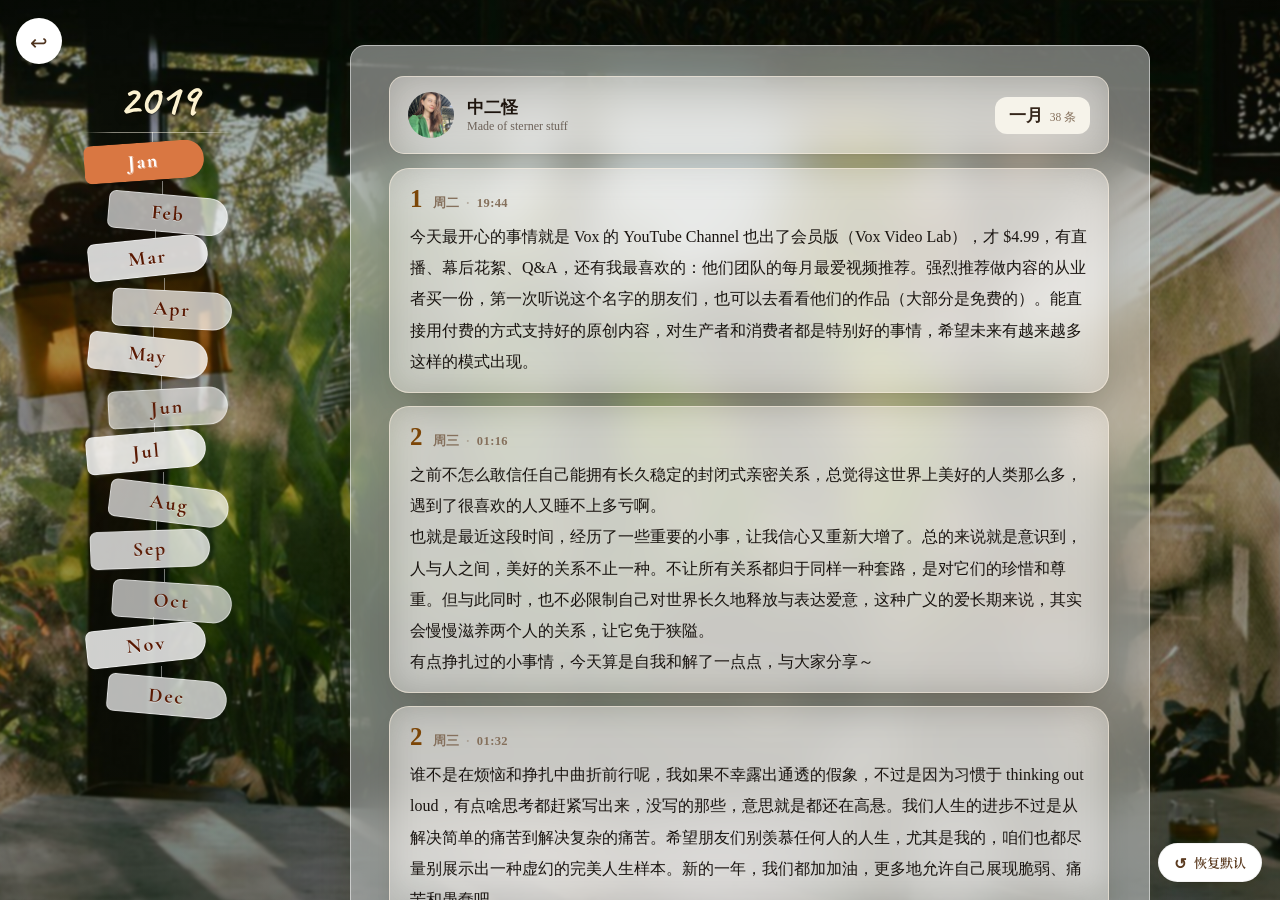
==== commit 79063067: "feat: 手机端背景图换用 green-plant.webp，删除旧 bg-plant.png Co-Authored-By: Claude Sonnet 4.6 <noreply@anthropi" ====
--- a/detailbyy.html
+++ b/detailbyy.html
@@ -308,9 +308,9 @@
         bgEl.style.backgroundPosition = 'center 66%';
         bgEl.style.filter = 'blur(1px) saturate(1.22) brightness(0.92)';
       } else {
-        bgEl.style.backgroundImage = "url('assets/bg-plant.webp')";
-        bgEl.style.backgroundPosition = 'center 90%';
-        bgEl.style.filter = 'blur(0px) saturate(1.08) brightness(0.70)';
+        bgEl.style.backgroundImage = "url('assets/green-plant.webp')";
+        bgEl.style.backgroundPosition = 'center';
+        bgEl.style.filter = 'blur(0px) saturate(1.08) brightness(1)';
       }
     }
     document.querySelectorAll('[data-veil]').forEach(el => {
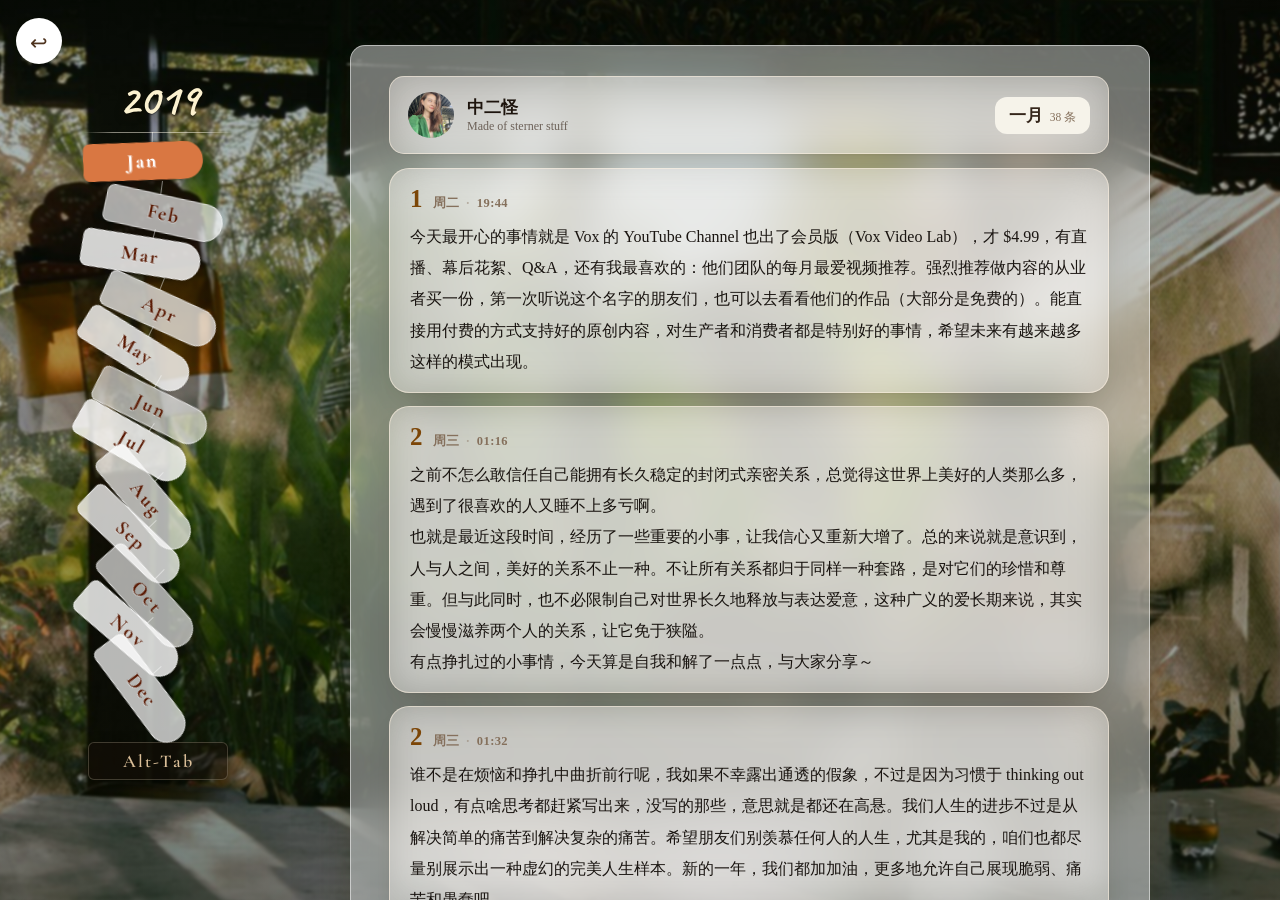
==== commit 188de2ba: "feat: 企鹅钢琴主题存档浏览器全面升级 - indexPenguin.html: 新增钢琴首页，蜜蜂黄背景+企鹅吉祥物，Web Audio 音效（含 iOS 修复），雪花粒子系统（t² 分布大小雪" ====
--- a/detailbyy.html
+++ b/detailbyy.html
@@ -5,7 +5,7 @@
 <meta name="viewport" content="width=device-width, initial-scale=1">
 <link rel="preconnect" href="https://fonts.googleapis.com">
 <link rel="preconnect" href="https://fonts.gstatic.com" crossorigin="">
-<link href="https://fonts.googleapis.com/css2?family=Caveat:wght@500;600;700&family=Cormorant+Garamond:ital,wght@0,500;0,600;0,700;1,600&family=Noto+Serif+SC:wght@400;500;600;700&display=swap" rel="stylesheet">
+<link href="https://fonts.googleapis.com/css2?family=Caveat:wght@500;600;700&family=Cormorant+Garamond:ital,wght@0,500;0,600;0,700;1,600&family=Noto+Serif+SC:wght@400;500;600;700&family=Nunito:wght@800;900&family=Fredoka:wght@600;700&display=swap" rel="stylesheet">
 <style>
   html,body{margin:0;padding:0;height:100%;background:#16210f;}
   *{box-sizing:border-box;}
@@ -19,9 +19,13 @@
   .wb-scroll.mobile-sb::-webkit-scrollbar-thumb{background:rgba(120,110,85,0.22);border-radius:5px;transition:background .3s ease;}
   .wb-scroll.mobile-sb.sbon::-webkit-scrollbar-thumb{background:rgba(120,110,85,0.55);}
   @keyframes chapterIn{from{opacity:0;}to{opacity:1;}}
-  #back-btn:hover{transform:translateY(-2px)!important;background:oklch(88% 0.14 92)!important;box-shadow:0 6px 14px -4px rgba(0,0,0,.32)!important;color:oklch(28% 0.08 60)!important;}
-  #back-btn:active{transform:translateY(0)!important;box-shadow:0 2px 0 rgba(0,0,0,.12)!important;}
-  #reset-btn:hover{background:oklch(96.5% 0.014 92)!important;}
+  #back-btn:hover{transform:translateY(-2px)!important;background:#D97742!important;box-shadow:0 6px 14px -4px rgba(0,0,0,.32)!important;color:oklch(31% 0.105 44)!important;}
+  #back-btn:active{transform:translateY(0)!important;background:#C4652F!important;box-shadow:0 2px 0 rgba(0,0,0,.12)!important;color:oklch(31% 0.105 44)!important;}
+  #play-time-btn { transition: background .18s ease, border-color .18s ease, box-shadow .18s ease; }
+  #play-time-btn:hover { background: rgba(40,28,12,0.72) !important; border-color: rgba(255,245,215,0.38) !important; box-shadow: 0 6px 18px rgba(0,0,0,0.45) !important; }
+  #play-time-btn:active { transform: scale(0.96); box-shadow: 0 2px 6px rgba(0,0,0,0.3) !important; }
+  #mobile-alttab-btn { transition: background .15s ease, color .15s ease, border-color .15s ease, opacity .15s ease, box-shadow .15s ease; }
+  #mobile-alttab-btn:active { opacity:.75; }
   #mobile-back:hover{background:rgba(255,255,255,0.6)!important;}
   #mobile-back:active{background:rgba(255,255,255,0.28)!important;}
 
@@ -442,20 +446,16 @@
       <div data-bgphoto="1" aria-hidden="true" style="position:fixed; inset:-6px; z-index:-3; background-image:url('assets/bg-bali.jpeg'); background-size:cover; background-position:center 66%; filter:blur(1px) saturate(1.22) brightness(0.92); transform:scale(1.0);"></div>
       <div data-veil="1" aria-hidden="true" style="position:fixed; inset:0; z-index:-2; background:linear-gradient(180deg, rgba(12,20,8,0.22) 0%, rgba(10,18,6,0.18) 50%, rgba(10,18,6,0.38) 100%);"></div>
 
-      <div id="reset-btn" title="恢复三层颜色默认值" style="position:fixed; right:18px; bottom:18px; z-index:50; display:${wide?'flex':'none'}; align-items:center; gap:7px; padding:9px 15px; border-radius:999px; background:#fff; color:oklch(38% 0.06 60); box-shadow:0 4px 14px -4px rgba(70,50,10,.35), 0 1px 0 rgba(0,0,0,.06); border:1px solid rgba(0,0,0,.05); cursor:pointer; user-select:none; font:600 13px 'Noto Serif SC',serif;">
-        <span style="font-size:15px; line-height:1;">↺</span>
-        <span>恢复默认</span>
-      </div>
 
       <!-- left piano column (wide only) -->
-      <div style="display:${wide?'flex':'none'}; width:220px; flex-shrink:0; flex-direction:column; align-items:stretch; padding:18px 0 18px 16px; position:relative; background:transparent; padding-right:10px; height:740px;">
+      <div style="display:${wide?'flex':'none'}; width:220px; flex-shrink:0; flex-direction:column; align-items:stretch; padding:18px 0 18px 16px; position:relative; background:transparent; padding-right:10px; height:798px;">
         <div style="display:flex; align-items:center; gap:10px; padding-right:8px;">
           <div id="back-btn" title="返回年份选择首页" style="cursor:pointer; width:46px; height:46px; border-radius:50%; background:#fff; box-shadow:0 3px 0 rgba(0,0,0,.12); display:flex; align-items:center; justify-content:center; font-size:21px; color:oklch(35% 0.05 60); transition:transform .18s cubic-bezier(0,0,.2,1), background-color .18s ease, box-shadow .18s ease, color .18s ease;">↩</div>
         </div>
         <div style="display:flex; align-items:center; justify-content:center; gap:10px; margin:14px 0 6px; transform:translateX(45px);">
           <div style="font:700 44px 'Caveat',cursive; color:oklch(96% 0.045 92); line-height:1; text-shadow:0 1px 1px rgba(0,0,0,.45), 0 2px 10px rgba(35,22,4,.5);">${year}</div>
         </div>
-        <div class="wb-strip" style="position:relative; flex:1; overflow:visible; display:flex; flex-direction:column; padding:4px 8px 8px;">
+        <div class="wb-strip" style="position:relative; height:594px; flex-shrink:0; overflow:visible; display:flex; flex-direction:column; padding:4px 8px 8px;">
           <div aria-hidden="true" style="position:absolute; left:calc(50% + 45px); top:4px; width:150px; transform:translateX(-50%); height:1px; background:linear-gradient(90deg, transparent, rgba(255,247,232,0.5) 20%, rgba(255,247,232,0.5) 80%, transparent); z-index:1;"></div>
           ${tabs.map(m => `
           <div style="position:relative; flex:1; min-height:0; z-index:2;">
@@ -467,6 +467,13 @@
             </div>
           </div>`).join('')}
         </div>
+        <div style="flex-shrink:0; position:relative; height:58px;">
+          <div style="position:absolute; left:calc(50% + 45px); top:20px; transform:translateX(-50%);">
+            <div id="play-time-btn" style="width:140px; height:38px; background:rgba(22,16,8,0.55); border:1px solid rgba(255,245,215,0.20); border-radius:6px; box-shadow:0 4px 14px rgba(0,0,0,0.35); display:flex; align-items:center; justify-content:center; padding:0 14px; cursor:pointer; user-select:none; overflow:hidden;">
+              <div style="font:600 18px 'Cormorant Garamond',serif; letter-spacing:2px; line-height:1; color:oklch(82% 0.06 75); pointer-events:none;">Alt-Tab</div>
+            </div>
+          </div>
+        </div>
       </div>
 
       <!-- main reading column -->
@@ -480,7 +487,6 @@
           <div style="display:flex; align-items:center; margin:0 auto;">
             <div style="font:700 28px Georgia; color:oklch(41% 0.112 45.904); line-height:1;">${year}</div>
           </div>
-          <div style="width:52px; flex-shrink:0;"></div>
         </div>
 
         <!-- mobile month chips -->
@@ -489,6 +495,9 @@
           <div data-mtab="1" data-ctx="hkey" data-idx="${m.idx}" data-has="${m.hasData}" data-freq="${m.freq}" style="flex-shrink:0; width:80px; height:45px; background:rgba(255,255,255,0.88); color:oklch(31% 0.105 44); border:1px solid rgba(255,255,255,0.6); border-radius:12px; box-shadow:0 3px 9px -5px rgba(40,30,60,.22); display:flex; align-items:center; justify-content:center; cursor:pointer; user-select:none; transition:background .15s ease, color .15s ease, border-color .15s ease, opacity .15s ease, box-shadow .15s ease;">
             <div style="font:700 20px 'Cormorant Garamond',serif; letter-spacing:2px; line-height:1; color:inherit;">${m.en}</div>
           </div>`).join('')}
+          <div id="mobile-alttab-btn" style="flex-shrink:0; width:80px; height:45px; background:rgba(255,255,255,0.88); color:oklch(31% 0.105 44); border:1px solid rgba(255,255,255,0.6); border-radius:12px; box-shadow:0 3px 9px -5px rgba(40,30,60,.22); display:flex; align-items:center; justify-content:center; cursor:pointer; user-select:none; rotate:-2.5deg;">
+            <div style="font:700 16px 'Cormorant Garamond',serif; letter-spacing:1.5px; line-height:1; color:inherit;">Alt-Tab</div>
+          </div>
         </div>
 
         <!-- reading area -->
@@ -533,8 +542,6 @@
     if (backBtn) backBtn.addEventListener('click', goBack);
     const mobileBack = document.getElementById('mobile-back');
     if (mobileBack) mobileBack.addEventListener('click', goBack);
-    const resetBtn = document.getElementById('reset-btn');
-    if (resetBtn) resetBtn.addEventListener('click', resetTheme);
     document.querySelectorAll('[data-lb]').forEach(img => {
       img.addEventListener('click', () => openLightbox(img.dataset.lb));
     });
@@ -583,6 +590,13 @@
   // ===== init =====
   const params = new URLSearchParams(location.search);
   state.year = parseInt(params.get('year') || '2019', 10);
+  localStorage.setItem('wb_last_year', String(state.year));
+
+  document.addEventListener('click', function(e) {
+    if (e.target.closest('#play-time-btn, #mobile-alttab-btn')) {
+      window.location.href = 'indexPenguin.html';
+    }
+  });
 
   render();
   loadYear(state.year);
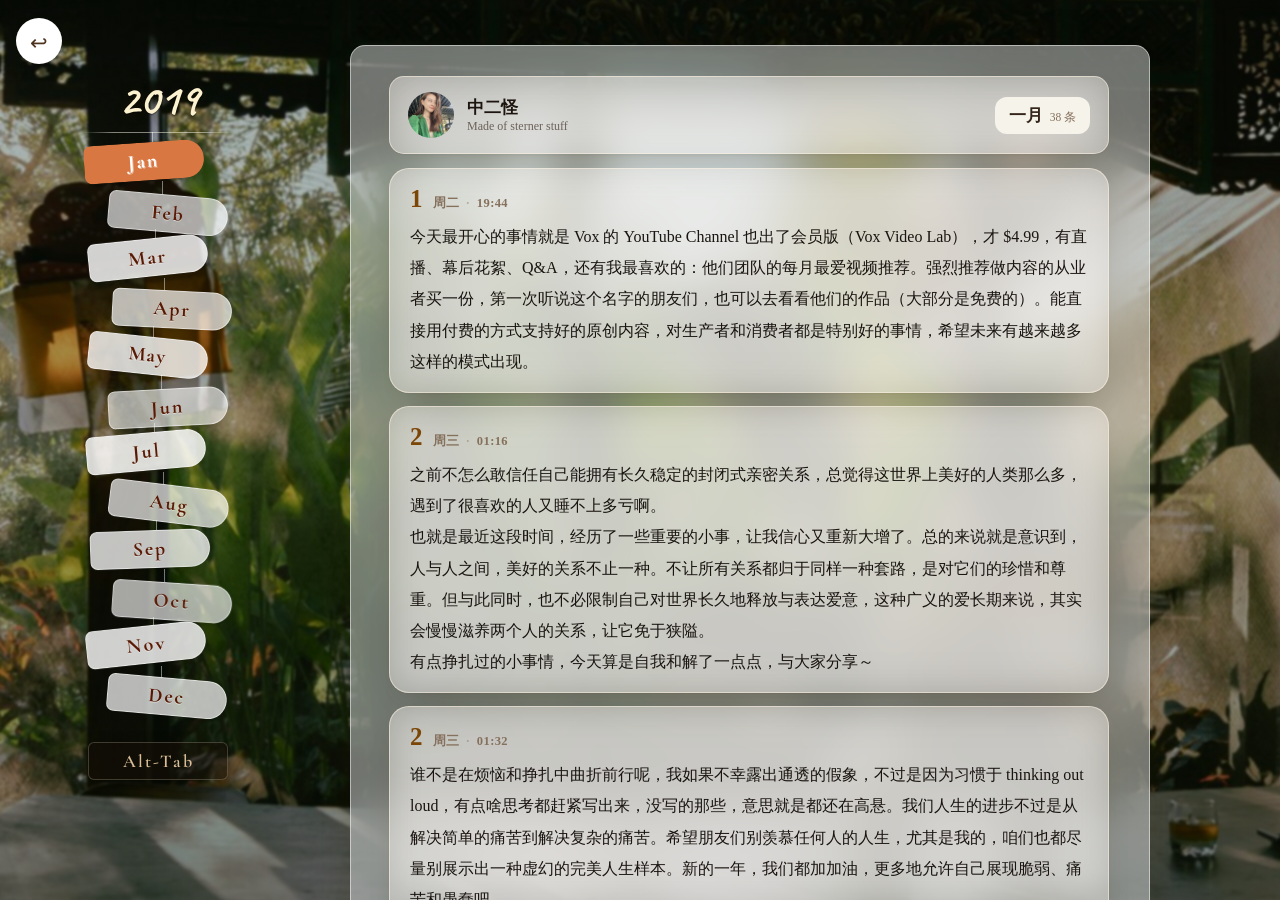
==== commit 4b4526c1: "feat: 手机端企鹅/爱心布局与跳跃优化、降雪量减小、详情页年份居中 - indexPenguin.html 手机端：企鹅+爱心移至左侧栏，爱心置于 yoyo 文字正上方、   企鹅立于爱心之上；爱" ====
--- a/detailbyy.html
+++ b/detailbyy.html
@@ -480,11 +480,11 @@
       <div style="flex:1; min-width:0; display:flex; flex-direction:column;">
 
         <!-- mobile top bar -->
-        <div style="display:${wide?'none':'flex'}; flex-shrink:0; align-items:center; gap:10px; padding:0 14px; height:54px; background:linear-gradient(180deg, rgba(220,215,230,0.60), rgba(210,208,222,0.55)); -webkit-backdrop-filter:blur(20px) saturate(1.15); ">
+        <div style="display:${wide?'none':'flex'}; position:relative; flex-shrink:0; align-items:center; gap:10px; padding:0 14px; height:54px; background:linear-gradient(180deg, rgba(220,215,230,0.60), rgba(210,208,222,0.55)); -webkit-backdrop-filter:blur(20px) saturate(1.15); ">
           <div id="mobile-back" style="cursor:pointer; display:flex; align-items:center; gap:4px; padding:5px 16px 8px; border-radius:9px; background:rgba(255,255,255,0.38); border:0; flex-shrink:0; transition:background .15s ease;">
             <span style="font-size:19px; line-height:1; color:oklch(28% 0.04 290); font-weight:700; font-family:Verdana">⟨</span>
           </div>
-          <div style="display:flex; align-items:center; margin:0 auto;">
+          <div style="position:absolute; left:50%; transform:translateX(-50%); display:flex; align-items:center;">
             <div style="font:700 28px Georgia; color:oklch(41% 0.112 45.904); line-height:1;">${year}</div>
           </div>
         </div>
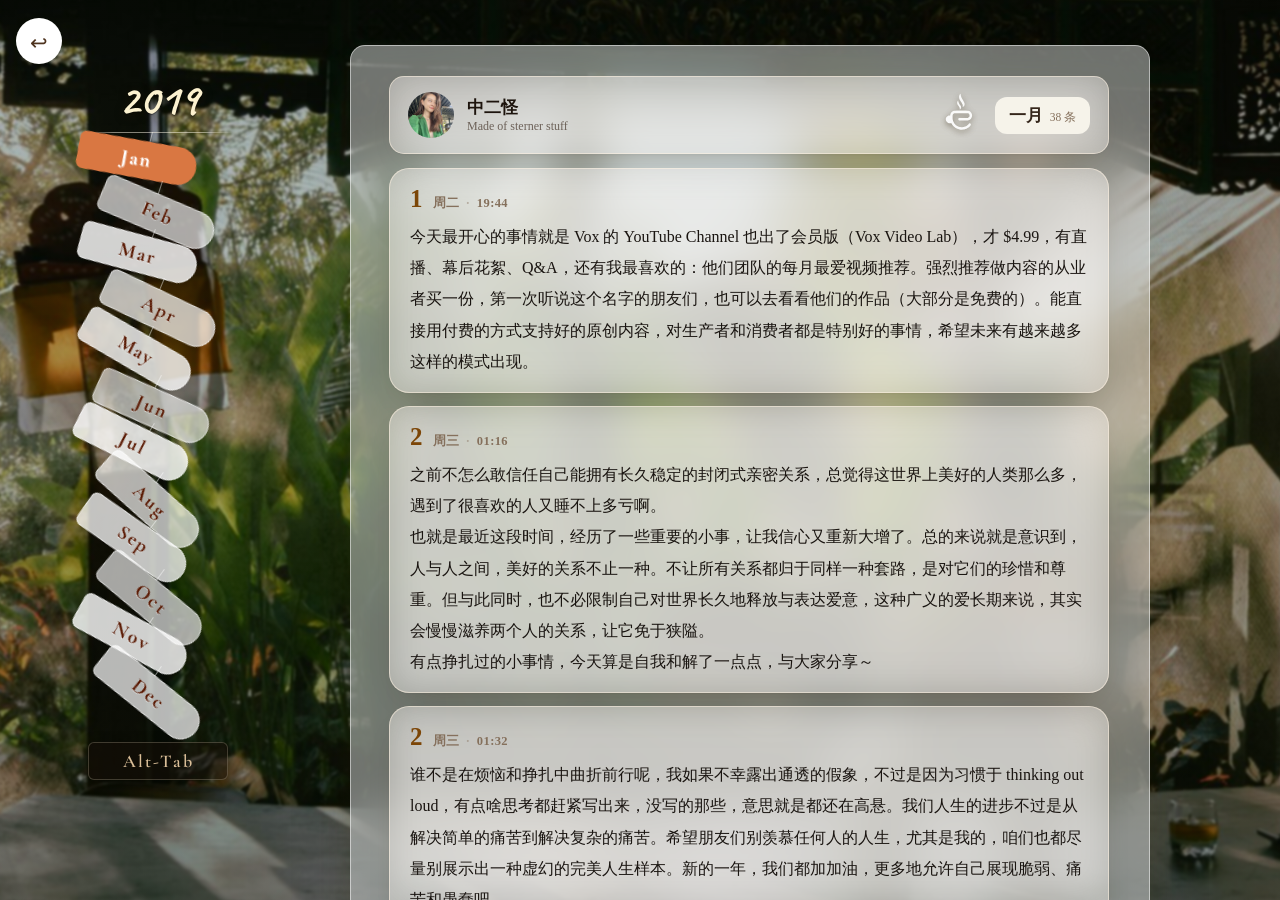
==== commit 83410202: "feat: detail 页加赞赏码咖啡杯（手机顶栏白杯 + 桌面卡片 cafe logo），点击弹赞赏码；左侧钢琴列改自适应高度，修复矮屏 Alt-Tab 被截断 Co-Authored-By: C" ====
--- a/detailbyy.html
+++ b/detailbyy.html
@@ -26,8 +26,8 @@
   #play-time-btn:active { transform: scale(0.96); box-shadow: 0 2px 6px rgba(0,0,0,0.3) !important; }
   #mobile-alttab-btn { transition: background .15s ease, color .15s ease, border-color .15s ease, opacity .15s ease, box-shadow .15s ease; }
   #mobile-alttab-btn:active { opacity:.75; }
-  #mobile-back:hover{background:rgba(255,255,255,0.6)!important;}
-  #mobile-back:active{background:rgba(255,255,255,0.28)!important;}
+  #mobile-back:hover{opacity:.9!important;}
+  #mobile-back:active{opacity:.45!important; transform:scale(.9);}
 
 </style>
 </head>
@@ -82,6 +82,22 @@
     const close = () => { ov.remove(); document.removeEventListener('keydown', onKey); };
     const onKey = e => { if (e.key === 'Escape') close(); };
     ov.addEventListener('click', close);
+    document.addEventListener('keydown', onKey);
+    document.body.appendChild(ov);
+  }
+
+  // reward (赞赏码) modal
+  function openReward() {
+    const ov = document.createElement('div');
+    ov.style.cssText = 'position:fixed;inset:0;z-index:9999;background:rgba(22,16,4,0.82);-webkit-backdrop-filter:blur(3px);backdrop-filter:blur(3px);display:flex;align-items:center;justify-content:center;padding:24px;cursor:zoom-out;';
+    const card = document.createElement('div');
+    card.style.cssText = 'cursor:default;background:#fff;border-radius:22px;padding:26px 26px 22px;box-shadow:0 30px 80px rgba(0,0,0,.5);max-width:320px;width:100%;text-align:center;';
+    card.innerHTML = '<div style="font:400 16px \'Georgia\';color:oklch(30% 0.06 60);line-height:1.5;margin:14px 0 8px;">如果你恰好喜欢，请我喝咖啡吧</div>'
+      + '<img src="assets/reward-qr.png" alt="赞赏码" style="width:100%;max-width:250px;border-radius:8px;display:block;margin:0 auto;">';
+    ov.appendChild(card);
+    const close = () => { ov.remove(); document.removeEventListener('keydown', onKey); };
+    const onKey = e => { if (e.key === 'Escape') close(); };
+    ov.addEventListener('click', e => { if (e.target === ov) close(); });
     document.addEventListener('keydown', onKey);
     document.body.appendChild(ov);
   }
@@ -448,14 +464,14 @@
 
 
       <!-- left piano column (wide only) -->
-      <div style="display:${wide?'flex':'none'}; width:220px; flex-shrink:0; flex-direction:column; align-items:stretch; padding:18px 0 18px 16px; position:relative; background:transparent; padding-right:10px; height:798px;">
+      <div style="display:${wide?'flex':'none'}; width:220px; flex-shrink:0; flex-direction:column; align-items:stretch; padding:18px 0 18px 16px; position:relative; background:transparent; padding-right:10px; height:100%; max-height:100%;">
         <div style="display:flex; align-items:center; gap:10px; padding-right:8px;">
           <div id="back-btn" title="返回年份选择首页" style="cursor:pointer; width:46px; height:46px; border-radius:50%; background:#fff; box-shadow:0 3px 0 rgba(0,0,0,.12); display:flex; align-items:center; justify-content:center; font-size:21px; color:oklch(35% 0.05 60); transition:transform .18s cubic-bezier(0,0,.2,1), background-color .18s ease, box-shadow .18s ease, color .18s ease;">↩</div>
         </div>
         <div style="display:flex; align-items:center; justify-content:center; gap:10px; margin:14px 0 6px; transform:translateX(45px);">
           <div style="font:700 44px 'Caveat',cursive; color:oklch(96% 0.045 92); line-height:1; text-shadow:0 1px 1px rgba(0,0,0,.45), 0 2px 10px rgba(35,22,4,.5);">${year}</div>
         </div>
-        <div class="wb-strip" style="position:relative; height:594px; flex-shrink:0; overflow:visible; display:flex; flex-direction:column; padding:4px 8px 8px;">
+        <div class="wb-strip" style="position:relative; flex:1 1 auto; min-height:0; max-height:594px; overflow:visible; display:flex; flex-direction:column; padding:4px 8px 8px;">
           <div aria-hidden="true" style="position:absolute; left:calc(50% + 45px); top:4px; width:150px; transform:translateX(-50%); height:1px; background:linear-gradient(90deg, transparent, rgba(255,247,232,0.5) 20%, rgba(255,247,232,0.5) 80%, transparent); z-index:1;"></div>
           ${tabs.map(m => `
           <div style="position:relative; flex:1; min-height:0; z-index:2;">
@@ -481,11 +497,16 @@
 
         <!-- mobile top bar -->
         <div style="display:${wide?'none':'flex'}; position:relative; flex-shrink:0; align-items:center; gap:10px; padding:0 14px; height:54px; background:linear-gradient(180deg, rgba(220,215,230,0.60), rgba(210,208,222,0.55)); -webkit-backdrop-filter:blur(20px) saturate(1.15); ">
-          <div id="mobile-back" style="cursor:pointer; display:flex; align-items:center; gap:4px; padding:5px 16px 8px; border-radius:9px; background:rgba(255,255,255,0.38); border:0; flex-shrink:0; transition:background .15s ease;">
-            <span style="font-size:19px; line-height:1; color:oklch(28% 0.04 290); font-weight:700; font-family:Verdana">⟨</span>
+          <div id="mobile-back" title="返回" style="cursor:pointer; flex-shrink:0; opacity:.6; display:flex; align-items:center; justify-content:center; width:46px; height:46px; transition:transform .15s ease, opacity .15s ease;">
+            <svg width="29" height="29" viewBox="0 0 24 24" fill="none" stroke="#fff" stroke-width="2" stroke-linecap="round" stroke-linejoin="round" style="filter:drop-shadow(0 1px 1.3px rgba(60,40,5,.32));">
+              <path d="M14.5 6 8.5 12l6 6"/>
+            </svg>
           </div>
           <div style="position:absolute; left:50%; transform:translateX(-50%); display:flex; align-items:center;">
             <div style="font:700 28px Georgia; color:oklch(41% 0.112 45.904); line-height:1;">${year}</div>
+          </div>
+          <div data-coffee="1" title="请我喝杯咖啡" role="button" tabindex="0" style="margin-left:auto; flex-shrink:0; opacity:.75; cursor:pointer; position:relative; top:2px; display:flex; align-items:center; justify-content:center; width:58px; height:58px; transition:transform .14s ease, opacity .14s ease;">
+            <img src="assets/coffee-e.svg" alt="请我喝杯咖啡" style="width:56px; height:56px; object-fit:contain; transform:scaleX(-1); filter:brightness(0) invert(1) drop-shadow(0 1px 1.3px rgba(60,40,5,.32));">
           </div>
         </div>
 
@@ -515,6 +536,9 @@
                 <div style="font-size:17px; font-weight:700; color:oklch(20% 0.02 60); font-family:Georgia">${esc(state.data.user.screen_name)}</div>
                 <div style="font-size:12px; color:oklch(50% 0.02 60); font-family:Georgia">${esc(state.data.user.description)}</div>
               </div>
+              <div data-coffee="1" title="请我喝杯咖啡" role="button" tabindex="0" style="flex-shrink:0; cursor:pointer; opacity:.9; display:${wide?'block':'none'}; position:relative; width:44px; height:46px; transition:transform .14s ease, opacity .14s ease;">
+                <img src="assets/cafe.svg" alt="请我喝杯咖啡" style="position:absolute; left:50%; top:calc(50% - 3px); height:44px; width:auto; object-fit:contain; transform:translate(-50%,-50%); filter:brightness(0) invert(1) drop-shadow(0 2px 3px rgba(50,35,10,.55));">
+              </div>
               <div style="display:flex; align-items:baseline; gap:7px; padding:7px 14px; background:oklch(96.5% 0.013 92); border-radius:12px;">
                 <span style="font:700 17px Georgia; color:oklch(28% 0.03 60);">${monthCn}</span>
                 <span style="font-size:11.5px; color:oklch(56% 0.04 65); font-family:Georgia">${postCount} 条</span>
@@ -544,6 +568,12 @@
     if (mobileBack) mobileBack.addEventListener('click', goBack);
     document.querySelectorAll('[data-lb]').forEach(img => {
       img.addEventListener('click', () => openLightbox(img.dataset.lb));
+    });
+    document.querySelectorAll('[data-coffee]').forEach(el => {
+      el.addEventListener('click', openReward);
+      el.addEventListener('keydown', e => { if (e.key === 'Enter' || e.key === ' ') { e.preventDefault(); openReward(); } });
+      el.addEventListener('mouseenter', () => { el.style.transform = 'scale(1.18)'; });
+      el.addEventListener('mouseleave', () => { el.style.transform = 'scale(1)'; });
     });
 
     const readEl = document.querySelector('[data-read]');
